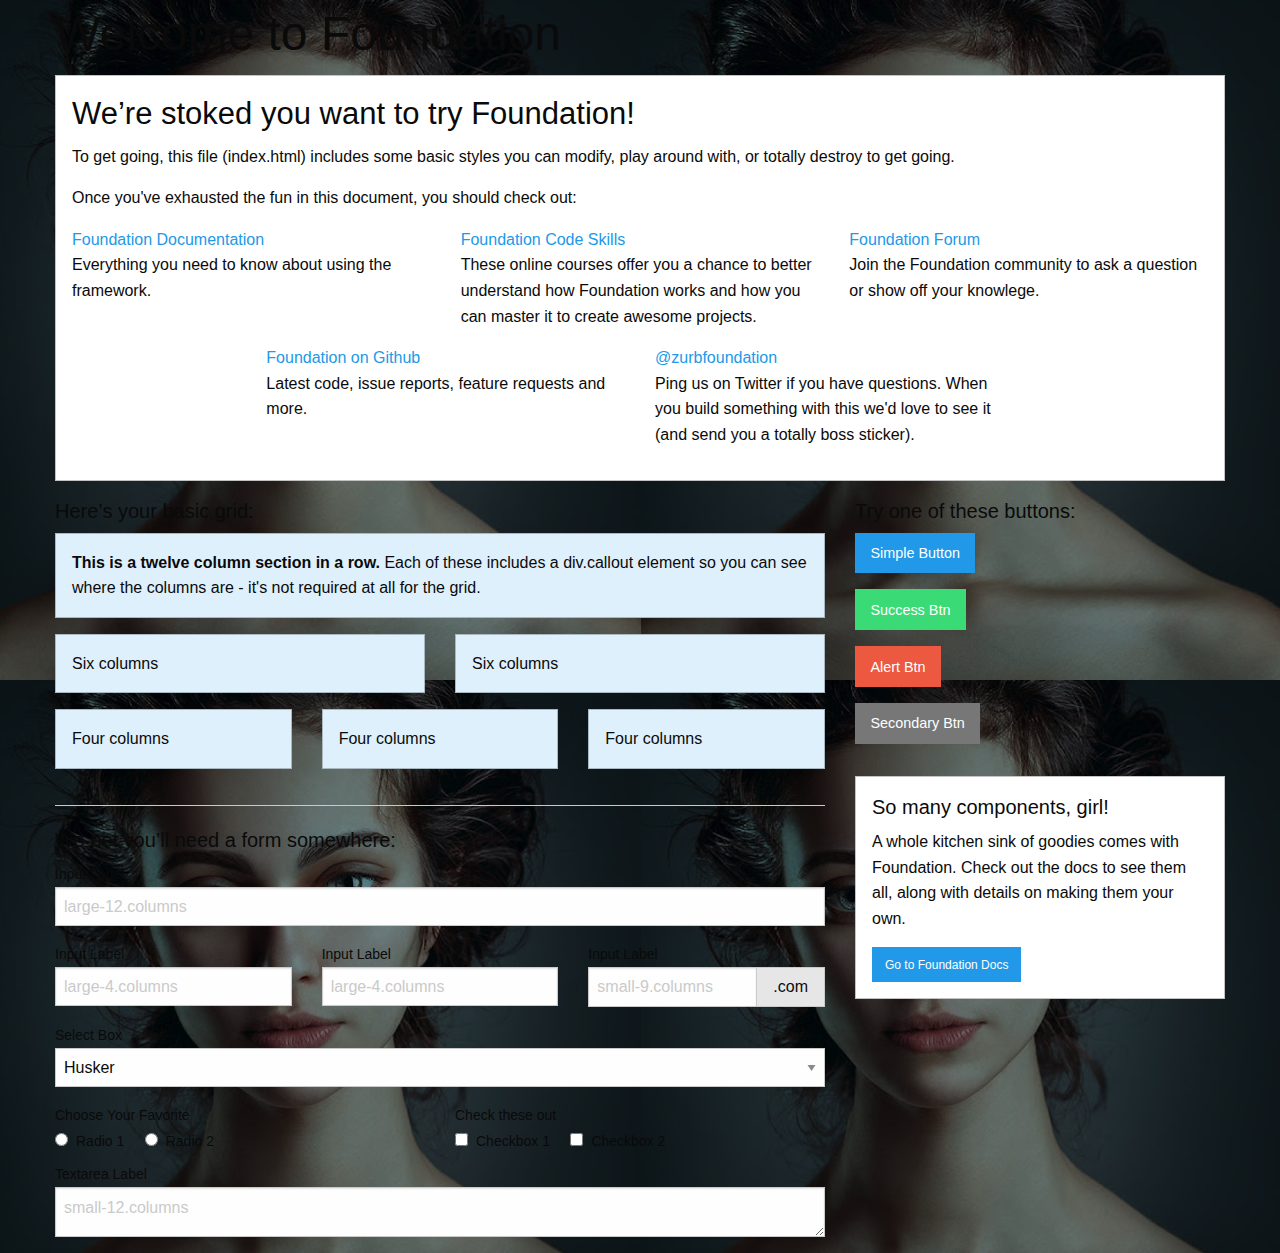
==== index.html @ e7a0a7fa "first half done" ====
<!doctype html>
<html class="no-js" lang="en" dir="ltr">
  <head>
    <meta charset="utf-8">
    <meta http-equiv="x-ua-compatible" content="ie=edge">
    <meta name="viewport" content="width=device-width, initial-scale=1.0">
    <title>Foundation for Sites</title>
    <link rel="stylesheet" href="css/foundation.css">
    <link rel="stylesheet" href="css/app.css">
  </head>
  <body>
    <div class="row">
      <div class="large-12 columns">
        <h1>Welcome to Foundation</h1>
      </div>
    </div>

    <div class="row">
      <div class="large-12 columns">
        <div class="callout">
          <h3>We&rsquo;re stoked you want to try Foundation! </h3>
          <p>To get going, this file (index.html) includes some basic styles you can modify, play around with, or totally destroy to get going.</p>
          <p>Once you've exhausted the fun in this document, you should check out:</p>
          <div class="row">
            <div class="large-4 medium-4 columns">
              <p><a href="http://foundation.zurb.com/docs">Foundation Documentation</a><br />Everything you need to know about using the framework.</p>
            </div>
            <div class="large-4 medium-4 columns">
              <p><a href="http://zurb.com/university/code-skills">Foundation Code Skills</a><br />These online courses offer you a chance to better understand how Foundation works and how you can master it to create awesome projects.</p>
            </div>
            <div class="large-4 medium-4 columns">
              <p><a href="http://foundation.zurb.com/forum">Foundation Forum</a><br />Join the Foundation community to ask a question or show off your knowlege.</p>
            </div>
          </div>
          <div class="row">
            <div class="large-4 medium-4 medium-push-2 columns">
              <p><a href="http://github.com/zurb/foundation">Foundation on Github</a><br />Latest code, issue reports, feature requests and more.</p>
            </div>
            <div class="large-4 medium-4 medium-pull-2 columns">
              <p><a href="https://twitter.com/ZURBfoundation">@zurbfoundation</a><br />Ping us on Twitter if you have questions. When you build something with this we'd love to see it (and send you a totally boss sticker).</p>
            </div>
          </div>
        </div>
      </div>
    </div>

    <div class="row">
      <div class="large-8 medium-8 columns">
        <h5>Here&rsquo;s your basic grid:</h5>
        <!-- Grid Example -->

        <div class="row">
          <div class="large-12 columns">
            <div class="primary callout">
              <p><strong>This is a twelve column section in a row.</strong> Each of these includes a div.callout element so you can see where the columns are - it's not required at all for the grid.</p>
            </div>
          </div>
        </div>
        <div class="row">
          <div class="large-6 medium-6 columns">
            <div class="primary callout">
              <p>Six columns</p>
            </div>
          </div>
          <div class="large-6 medium-6 columns">
            <div class="primary callout">
              <p>Six columns</p>
            </div>
          </div>
        </div>
        <div class="row">
          <div class="large-4 medium-4 small-4 columns">
            <div class="primary callout">
              <p>Four columns</p>
            </div>
          </div>
          <div class="large-4 medium-4 small-4 columns">
            <div class="primary callout">
              <p>Four columns</p>
            </div>
          </div>
          <div class="large-4 medium-4 small-4 columns">
            <div class="primary callout">
              <p>Four columns</p>
            </div>
          </div>
        </div>

        <hr />

        <h5>We bet you&rsquo;ll need a form somewhere:</h5>
        <form>
          <div class="row">
            <div class="large-12 columns">
              <label>Input Label</label>
              <input type="text" placeholder="large-12.columns" />
            </div>
          </div>
          <div class="row">
            <div class="large-4 medium-4 columns">
              <label>Input Label</label>
              <input type="text" placeholder="large-4.columns" />
            </div>
            <div class="large-4 medium-4 columns">
              <label>Input Label</label>
              <input type="text" placeholder="large-4.columns" />
            </div>
            <div class="large-4 medium-4 columns">
              <div class="row collapse">
                <label>Input Label</label>
                <div class="input-group">
                  <input type="text" placeholder="small-9.columns" class="input-group-field" />
                  <span class="input-group-label">.com</span>
                </div>
              </div>
            </div>
          </div>
          <div class="row">
            <div class="large-12 columns">
              <label>Select Box</label>
              <select>
                <option value="husker">Husker</option>
                <option value="starbuck">Starbuck</option>
                <option value="hotdog">Hot Dog</option>
                <option value="apollo">Apollo</option>
              </select>
            </div>
          </div>
          <div class="row">
            <div class="large-6 medium-6 columns">
              <label>Choose Your Favorite</label>
              <input type="radio" name="pokemon" value="Red" id="pokemonRed"><label for="pokemonRed">Radio 1</label>
              <input type="radio" name="pokemon" value="Blue" id="pokemonBlue"><label for="pokemonBlue">Radio 2</label>
            </div>
            <div class="large-6 medium-6 columns">
              <label>Check these out</label>
              <input id="checkbox1" type="checkbox"><label for="checkbox1">Checkbox 1</label>
              <input id="checkbox2" type="checkbox"><label for="checkbox2">Checkbox 2</label>
            </div>
          </div>
          <div class="row">
            <div class="large-12 columns">
              <label>Textarea Label</label>
              <textarea placeholder="small-12.columns"></textarea>
            </div>
          </div>
        </form>
      </div>

      <div class="large-4 medium-4 columns">
        <h5>Try one of these buttons:</h5>
        <p><a href="#" class="button">Simple Button</a><br/>
        <a href="#" class="success button">Success Btn</a><br/>
        <a href="#" class="alert button">Alert Btn</a><br/>
        <a href="#" class="secondary button">Secondary Btn</a></p>
        <div class="callout">
          <h5>So many components, girl!</h5>
          <p>A whole kitchen sink of goodies comes with Foundation. Check out the docs to see them all, along with details on making them your own.</p>
          <a href="http://foundation.zurb.com/sites/docs/" class="small button">Go to Foundation Docs</a>
        </div>
      </div>
    </div>

    <script src="js/vendor/jquery.js"></script>
    <script src="js/vendor/what-input.js"></script>
    <script src="js/vendor/foundation.js"></script>
    <script src="js/app.js"></script>
  </body>
</html>
---- css/app.css ----
#nav {
    background-color: black;
    height: 150px;
}
#nav p {
    color: darkgoldenrod;
    font-size: 60px;
    text-align: center;
}
body {
    background-image: url(../img/bg.jpg);
    width: 100%;
    z-index: -2;
}
#image {
    margin-top: 100px;
}
#text p {
    margin-top: 30px;
    color: azure;
    font-size: 30px;
    text-align: center;
}
#button {
    color: darkgoldenrod;
    margin-left: 100px;
    background-color: black;
}
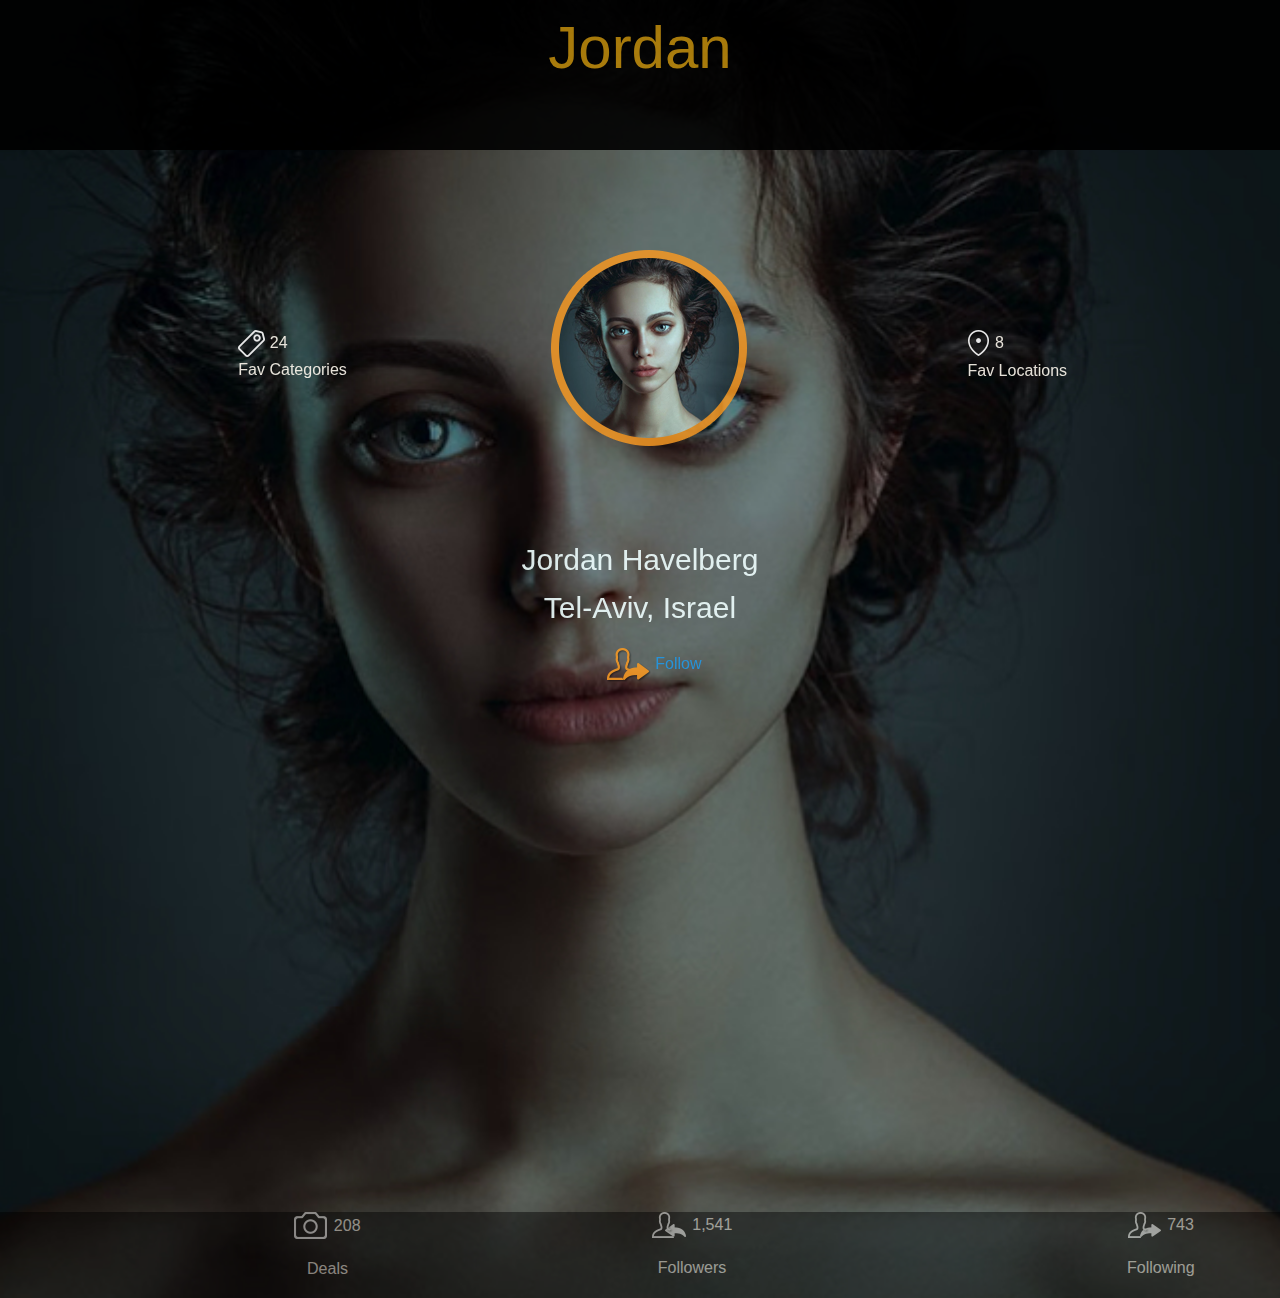
==== commit 34ecb496: "final webpage complete" ====
--- a/index.html
+++ b/index.html
@@ -1,169 +1,67 @@
-<!doctype html>
-<html class="no-js" lang="en" dir="ltr">
-  <head>
-    <meta charset="utf-8">
-    <meta http-equiv="x-ua-compatible" content="ie=edge">
-    <meta name="viewport" content="width=device-width, initial-scale=1.0">
-    <title>Foundation for Sites</title>
+<!DOCTYPE html>
+<html lang="en">
+
+<head>
+    <meta charset="UTF-8">
+    <title>Document</title>
+    <meta name="author" content="WInnyTroy">
+    <meta name="description" content="A one page website showing a unique layout with a background image and a fore image.">
+    <meta name="keywords" content="keywords,here">
     <link rel="stylesheet" href="css/foundation.css">
     <link rel="stylesheet" href="css/app.css">
-  </head>
-  <body>
-    <div class="row">
-      <div class="large-12 columns">
-        <h1>Welcome to Foundation</h1>
-      </div>
-    </div>
+</head>
 
-    <div class="row">
-      <div class="large-12 columns">
-        <div class="callout">
-          <h3>We&rsquo;re stoked you want to try Foundation! </h3>
-          <p>To get going, this file (index.html) includes some basic styles you can modify, play around with, or totally destroy to get going.</p>
-          <p>Once you've exhausted the fun in this document, you should check out:</p>
-          <div class="row">
-            <div class="large-4 medium-4 columns">
-              <p><a href="http://foundation.zurb.com/docs">Foundation Documentation</a><br />Everything you need to know about using the framework.</p>
+<body>
+    <section class="container">
+        <section id="nav" class="large-12 small-12 columns">
+            <p>Jordan</p>
+
+        </section>
+        <section id="image" class="large-12 small-12 columns">
+            <div id="move" class="large-2 large-offset-2  small-1 columns">
+                <span class="white"> <img src="img/favcategories.png" alt="">
+                24</span>
+                <p class="white">Fav Categories</p>
             </div>
-            <div class="large-4 medium-4 columns">
-              <p><a href="http://zurb.com/university/code-skills">Foundation Code Skills</a><br />These online courses offer you a chance to better understand how Foundation works and how you can master it to create awesome projects.</p>
+            <div class="large-3 large-offset-1 small-1 columns">
+                <img src="img/img.png" alt="">
             </div>
-            <div class="large-4 medium-4 columns">
-              <p><a href="http://foundation.zurb.com/forum">Foundation Forum</a><br />Join the Foundation community to ask a question or show off your knowlege.</p>
+            <div id="move" class="large-3 small-1 columns">
+                <span class="white"> <img src="img/favlocations.png" alt="">
+                8</span>
+                <p class="white">Fav Locations</p>
             </div>
-          </div>
-          <div class="row">
-            <div class="large-4 medium-4 medium-push-2 columns">
-              <p><a href="http://github.com/zurb/foundation">Foundation on Github</a><br />Latest code, issue reports, feature requests and more.</p>
+        </section>
+        <section id="text">
+            <div class="large-4 large-offset-4 small-3 columns">
+                <p>Jordan Havelberg
+                    <br>Tel-Aviv, Israel</p>
             </div>
-            <div class="large-4 medium-4 medium-pull-2 columns">
-              <p><a href="https://twitter.com/ZURBfoundation">@zurbfoundation</a><br />Ping us on Twitter if you have questions. When you build something with this we'd love to see it (and send you a totally boss sticker).</p>
+        </section>
+        <section id="follow">
+            <div class="large-5 large-offset-5 small-2 columns">
+
+                <img src="img/follow.png" alt="">
+                <a href="#">Follow</a>
+
             </div>
-          </div>
-        </div>
-      </div>
-    </div>
+        </section>
+        <footer id="footer" class="large-12 small-12 columns">
+            <div class="large-2 large-offset-2  small-1 columns">
+                <span id="move"> <img src="img/deals.png" alt=""> 208</span>
+                <p id="move">Deals</p>
+            </div>
+            <div class="large-3 large-offset-1 small-1 columns">
+                <span id="move"> <img src="img/followers.png" alt=""> 1,541</span>
+                <p id="move">Followers</p>
+            </div>
+            <div class="large-2 large-offset-2  small-1 columns">
+                <span id="move"> <img src="img/following.png" alt=""> 743</span>
+                <p id="move">Following</p>
+            </div>
+        </footer>
+    </section>
 
-    <div class="row">
-      <div class="large-8 medium-8 columns">
-        <h5>Here&rsquo;s your basic grid:</h5>
-        <!-- Grid Example -->
+</body>
 
-        <div class="row">
-          <div class="large-12 columns">
-            <div class="primary callout">
-              <p><strong>This is a twelve column section in a row.</strong> Each of these includes a div.callout element so you can see where the columns are - it's not required at all for the grid.</p>
-            </div>
-          </div>
-        </div>
-        <div class="row">
-          <div class="large-6 medium-6 columns">
-            <div class="primary callout">
-              <p>Six columns</p>
-            </div>
-          </div>
-          <div class="large-6 medium-6 columns">
-            <div class="primary callout">
-              <p>Six columns</p>
-            </div>
-          </div>
-        </div>
-        <div class="row">
-          <div class="large-4 medium-4 small-4 columns">
-            <div class="primary callout">
-              <p>Four columns</p>
-            </div>
-          </div>
-          <div class="large-4 medium-4 small-4 columns">
-            <div class="primary callout">
-              <p>Four columns</p>
-            </div>
-          </div>
-          <div class="large-4 medium-4 small-4 columns">
-            <div class="primary callout">
-              <p>Four columns</p>
-            </div>
-          </div>
-        </div>
-
-        <hr />
-
-        <h5>We bet you&rsquo;ll need a form somewhere:</h5>
-        <form>
-          <div class="row">
-            <div class="large-12 columns">
-              <label>Input Label</label>
-              <input type="text" placeholder="large-12.columns" />
-            </div>
-          </div>
-          <div class="row">
-            <div class="large-4 medium-4 columns">
-              <label>Input Label</label>
-              <input type="text" placeholder="large-4.columns" />
-            </div>
-            <div class="large-4 medium-4 columns">
-              <label>Input Label</label>
-              <input type="text" placeholder="large-4.columns" />
-            </div>
-            <div class="large-4 medium-4 columns">
-              <div class="row collapse">
-                <label>Input Label</label>
-                <div class="input-group">
-                  <input type="text" placeholder="small-9.columns" class="input-group-field" />
-                  <span class="input-group-label">.com</span>
-                </div>
-              </div>
-            </div>
-          </div>
-          <div class="row">
-            <div class="large-12 columns">
-              <label>Select Box</label>
-              <select>
-                <option value="husker">Husker</option>
-                <option value="starbuck">Starbuck</option>
-                <option value="hotdog">Hot Dog</option>
-                <option value="apollo">Apollo</option>
-              </select>
-            </div>
-          </div>
-          <div class="row">
-            <div class="large-6 medium-6 columns">
-              <label>Choose Your Favorite</label>
-              <input type="radio" name="pokemon" value="Red" id="pokemonRed"><label for="pokemonRed">Radio 1</label>
-              <input type="radio" name="pokemon" value="Blue" id="pokemonBlue"><label for="pokemonBlue">Radio 2</label>
-            </div>
-            <div class="large-6 medium-6 columns">
-              <label>Check these out</label>
-              <input id="checkbox1" type="checkbox"><label for="checkbox1">Checkbox 1</label>
-              <input id="checkbox2" type="checkbox"><label for="checkbox2">Checkbox 2</label>
-            </div>
-          </div>
-          <div class="row">
-            <div class="large-12 columns">
-              <label>Textarea Label</label>
-              <textarea placeholder="small-12.columns"></textarea>
-            </div>
-          </div>
-        </form>
-      </div>
-
-      <div class="large-4 medium-4 columns">
-        <h5>Try one of these buttons:</h5>
-        <p><a href="#" class="button">Simple Button</a><br/>
-        <a href="#" class="success button">Success Btn</a><br/>
-        <a href="#" class="alert button">Alert Btn</a><br/>
-        <a href="#" class="secondary button">Secondary Btn</a></p>
-        <div class="callout">
-          <h5>So many components, girl!</h5>
-          <p>A whole kitchen sink of goodies comes with Foundation. Check out the docs to see them all, along with details on making them your own.</p>
-          <a href="http://foundation.zurb.com/sites/docs/" class="small button">Go to Foundation Docs</a>
-        </div>
-      </div>
-    </div>
-
-    <script src="js/vendor/jquery.js"></script>
-    <script src="js/vendor/what-input.js"></script>
-    <script src="js/vendor/foundation.js"></script>
-    <script src="js/app.js"></script>
-  </body>
 </html>
--- a/css/app.css
+++ b/css/app.css
@@ -9,20 +9,41 @@
 }
 body {
     background-image: url(../img/bg.jpg);
-    width: 100%;
+    opacity: 0.9;
+    background-size: cover;
     z-index: -2;
+    height: 550px;
 }
 #image {
     margin-top: 100px;
 }
 #text p {
-    margin-top: 30px;
+    margin-top: 90px;
     color: azure;
     font-size: 30px;
     text-align: center;
 }
-#button {
+#follow {
     color: darkgoldenrod;
     margin-left: 100px;
+    border: 1px solid darkgoldenrod;
+    border-radius: 10px;
+    border-color: black;
+}
+.white {
+    color: floralwhite;
+}
+#move {
+    margin-top: 80px;
+    color: floralwhite;
+}
+#footer {
+    margin-top: 530px;
+    text-align: center;
     background-color: black;
+    z-index: -2;
+    opacity: 0.5;
 }
+#footer p {
+    margin-top: 15px;
+}
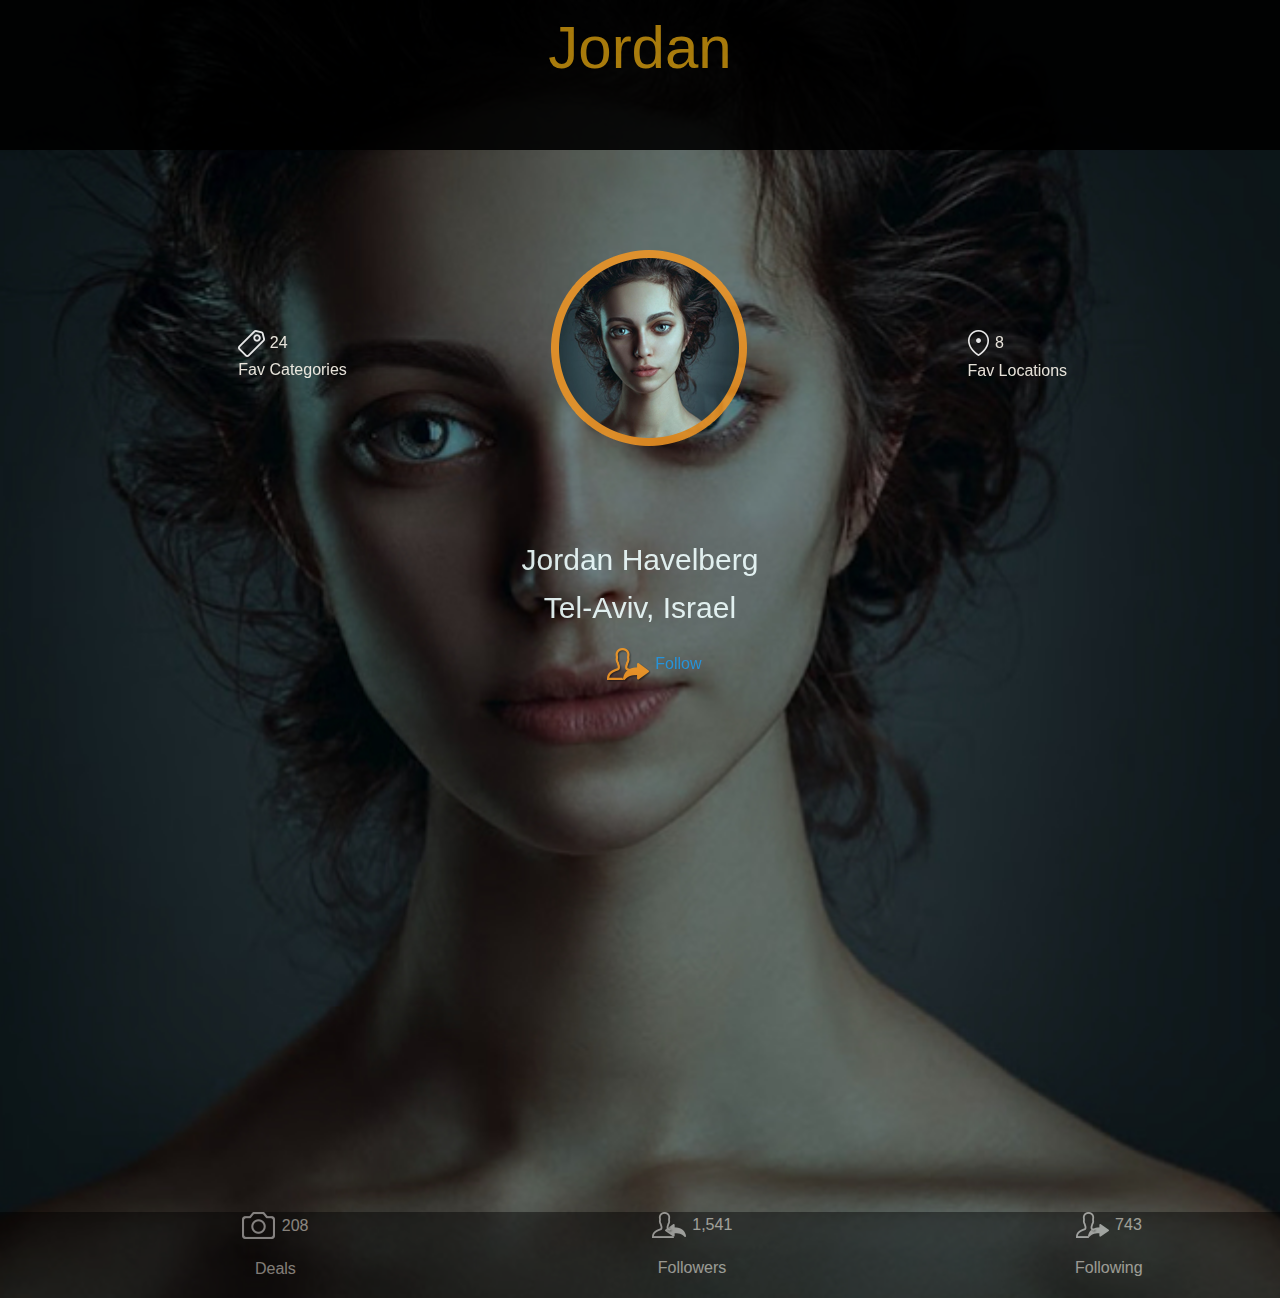
==== commit 33670d59: "few ammendements on view of webpage on smaller devices. Organization of few sections still needs abi" ====
--- a/index.html
+++ b/index.html
@@ -18,28 +18,28 @@
 
         </section>
         <section id="image" class="large-12 small-12 columns">
-            <div id="move" class="large-2 large-offset-2  small-1 columns">
+            <div id="move" class="large-2 large-offset-2  small-1 small-offset-1 columns">
                 <span class="white"> <img src="img/favcategories.png" alt="">
                 24</span>
                 <p class="white">Fav Categories</p>
             </div>
-            <div class="large-3 large-offset-1 small-1 columns">
+            <div class="large-3 large-offset-1 small-4 small-offset-3 columns">
                 <img src="img/img.png" alt="">
             </div>
-            <div id="move" class="large-3 small-1 columns">
+            <div id="move" class="large-3 small-1 small-offset-1 columns">
                 <span class="white"> <img src="img/favlocations.png" alt="">
                 8</span>
                 <p class="white">Fav Locations</p>
             </div>
         </section>
         <section id="text">
-            <div class="large-4 large-offset-4 small-3 columns">
+            <div class="large-4 large-offset-4 small-2 small-offset-3 columns">
                 <p>Jordan Havelberg
                     <br>Tel-Aviv, Israel</p>
             </div>
         </section>
         <section id="follow">
-            <div class="large-5 large-offset-5 small-2 columns">
+            <div class="large-5 large-offset-5 small-2 small-offset-3 columns">
 
                 <img src="img/follow.png" alt="">
                 <a href="#">Follow</a>
@@ -47,15 +47,15 @@
             </div>
         </section>
         <footer id="footer" class="large-12 small-12 columns">
-            <div class="large-2 large-offset-2  small-1 columns">
+            <div class="large-3 large-offset-1  small-2 columns">
                 <span id="move"> <img src="img/deals.png" alt=""> 208</span>
                 <p id="move">Deals</p>
             </div>
-            <div class="large-3 large-offset-1 small-1 columns">
+            <div class="large-3 large-offset-1 small-2 small-offset-3 columns">
                 <span id="move"> <img src="img/followers.png" alt=""> 1,541</span>
                 <p id="move">Followers</p>
             </div>
-            <div class="large-2 large-offset-2  small-1 columns">
+            <div class="large-3 large-offset-1  small-2 small-offset-1 columns">
                 <span id="move"> <img src="img/following.png" alt=""> 743</span>
                 <p id="move">Following</p>
             </div>
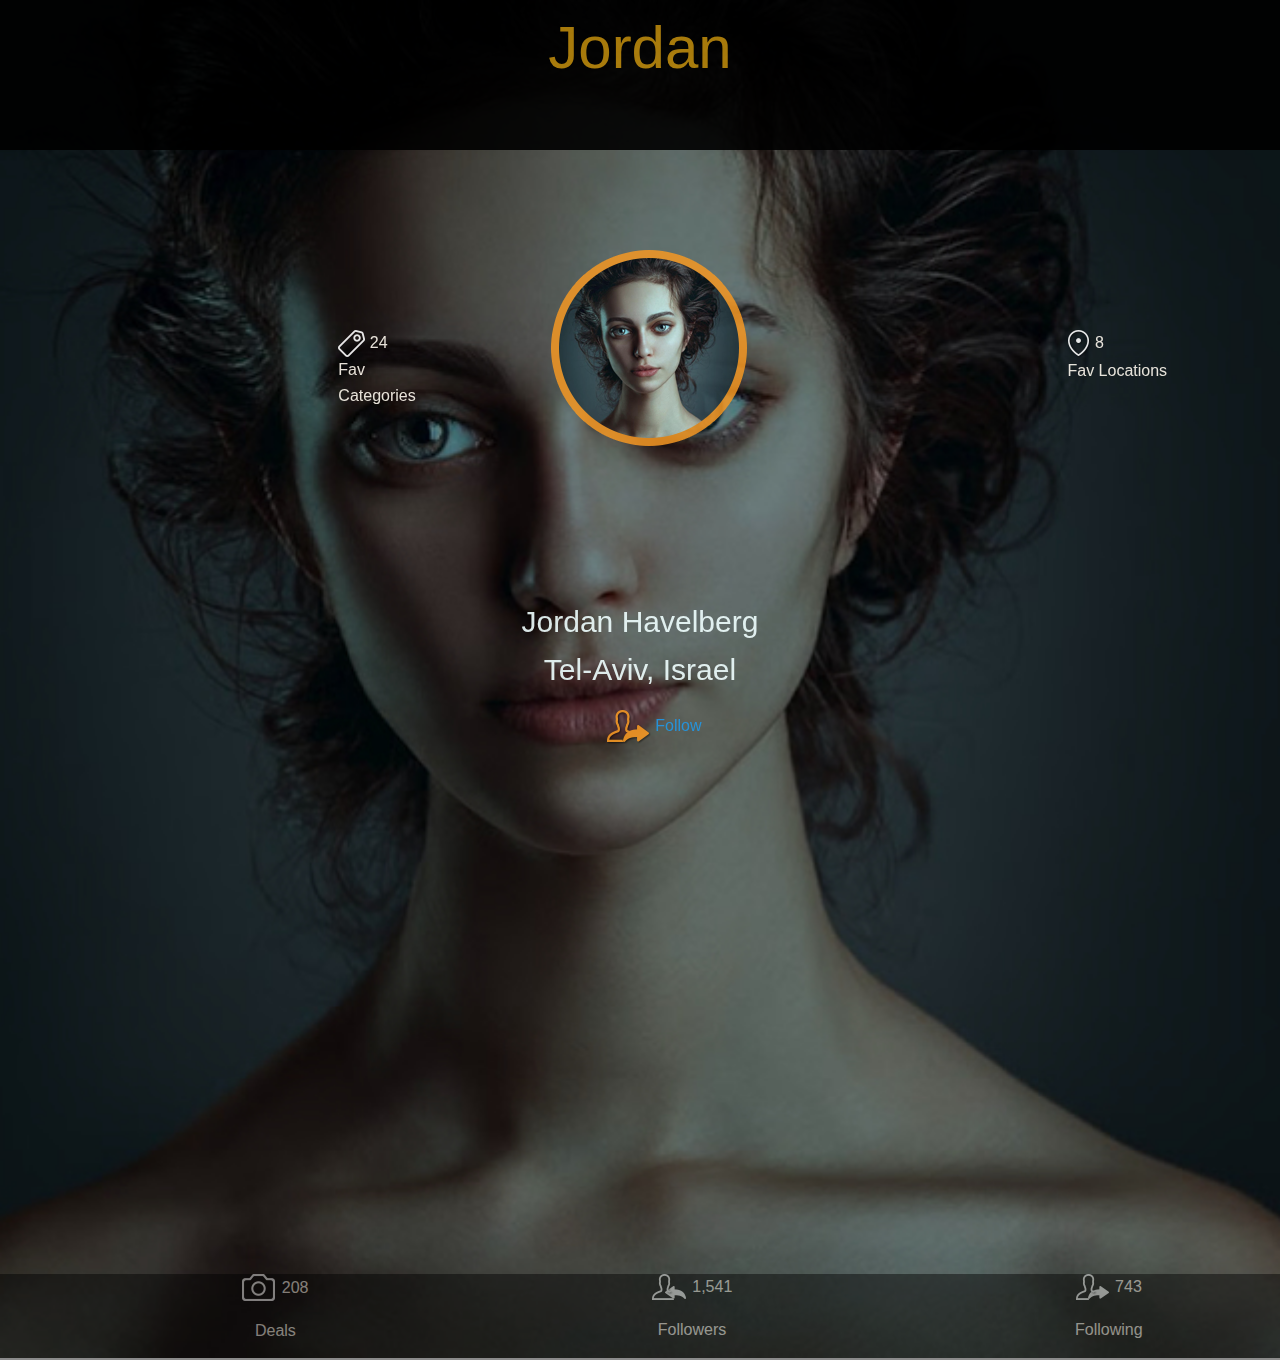
==== commit 2dc18181: "trial ammendements" ====
--- a/index.html
+++ b/index.html
@@ -18,7 +18,7 @@
 
         </section>
         <section id="image" class="large-12 small-12 columns">
-            <div id="move" class="large-2 large-offset-2  small-1 small-offset-1 columns">
+            <div id="move" class=" small-12 large-2 large-offset-2 columns" class="text-align">
                 <span class="white"> <img src="img/favcategories.png" alt="">
                 24</span>
                 <p class="white">Fav Categories</p>
--- a/css/app.css
+++ b/css/app.css
@@ -11,6 +11,7 @@
     background-image: url(../img/bg.jpg);
     opacity: 0.9;
     background-size: cover;
+    background-repeat: no-repeat;
     z-index: -2;
     height: 550px;
 }
@@ -32,6 +33,9 @@
 }
 .white {
     color: floralwhite;
+    align-content: center;
+    padding-left: 100px;
+    margin-bottom: 100px;
 }
 #move {
     margin-top: 80px;
@@ -47,3 +51,4 @@
 #footer p {
     margin-top: 15px;
 }
+
